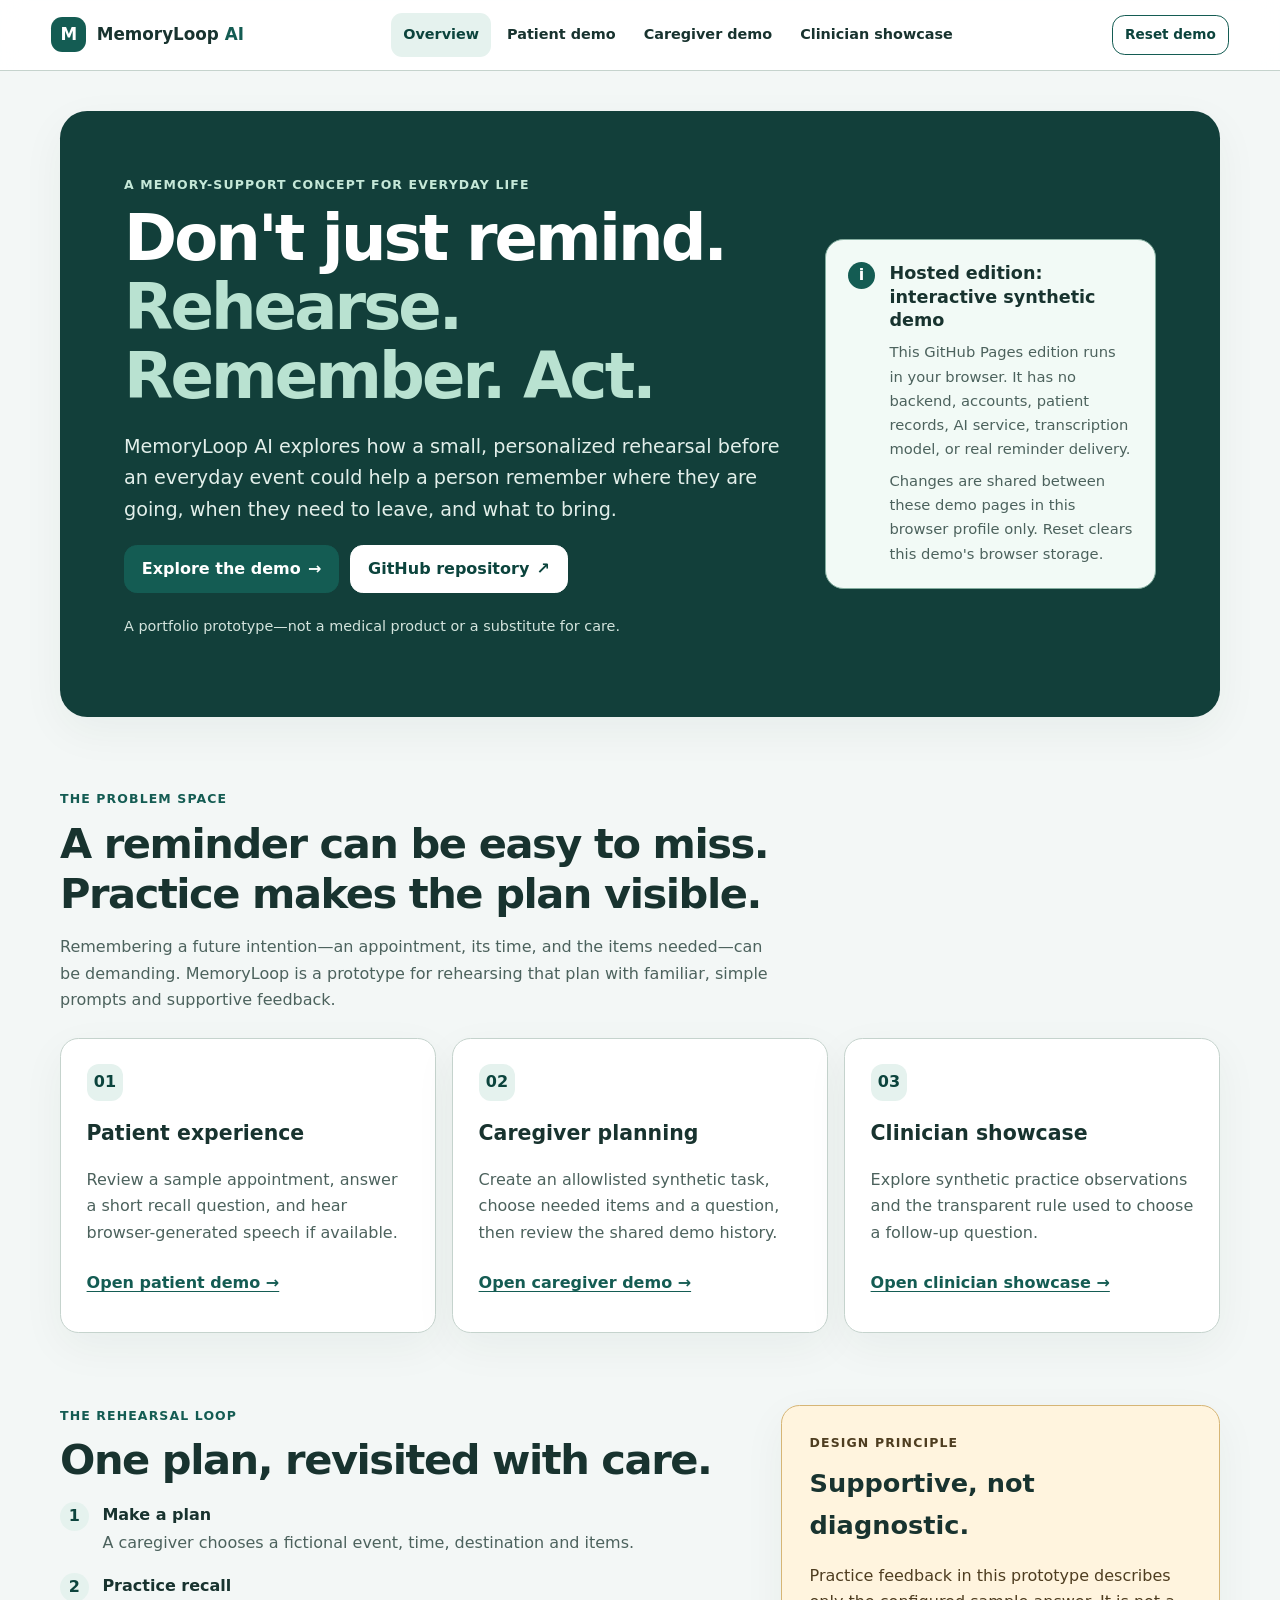
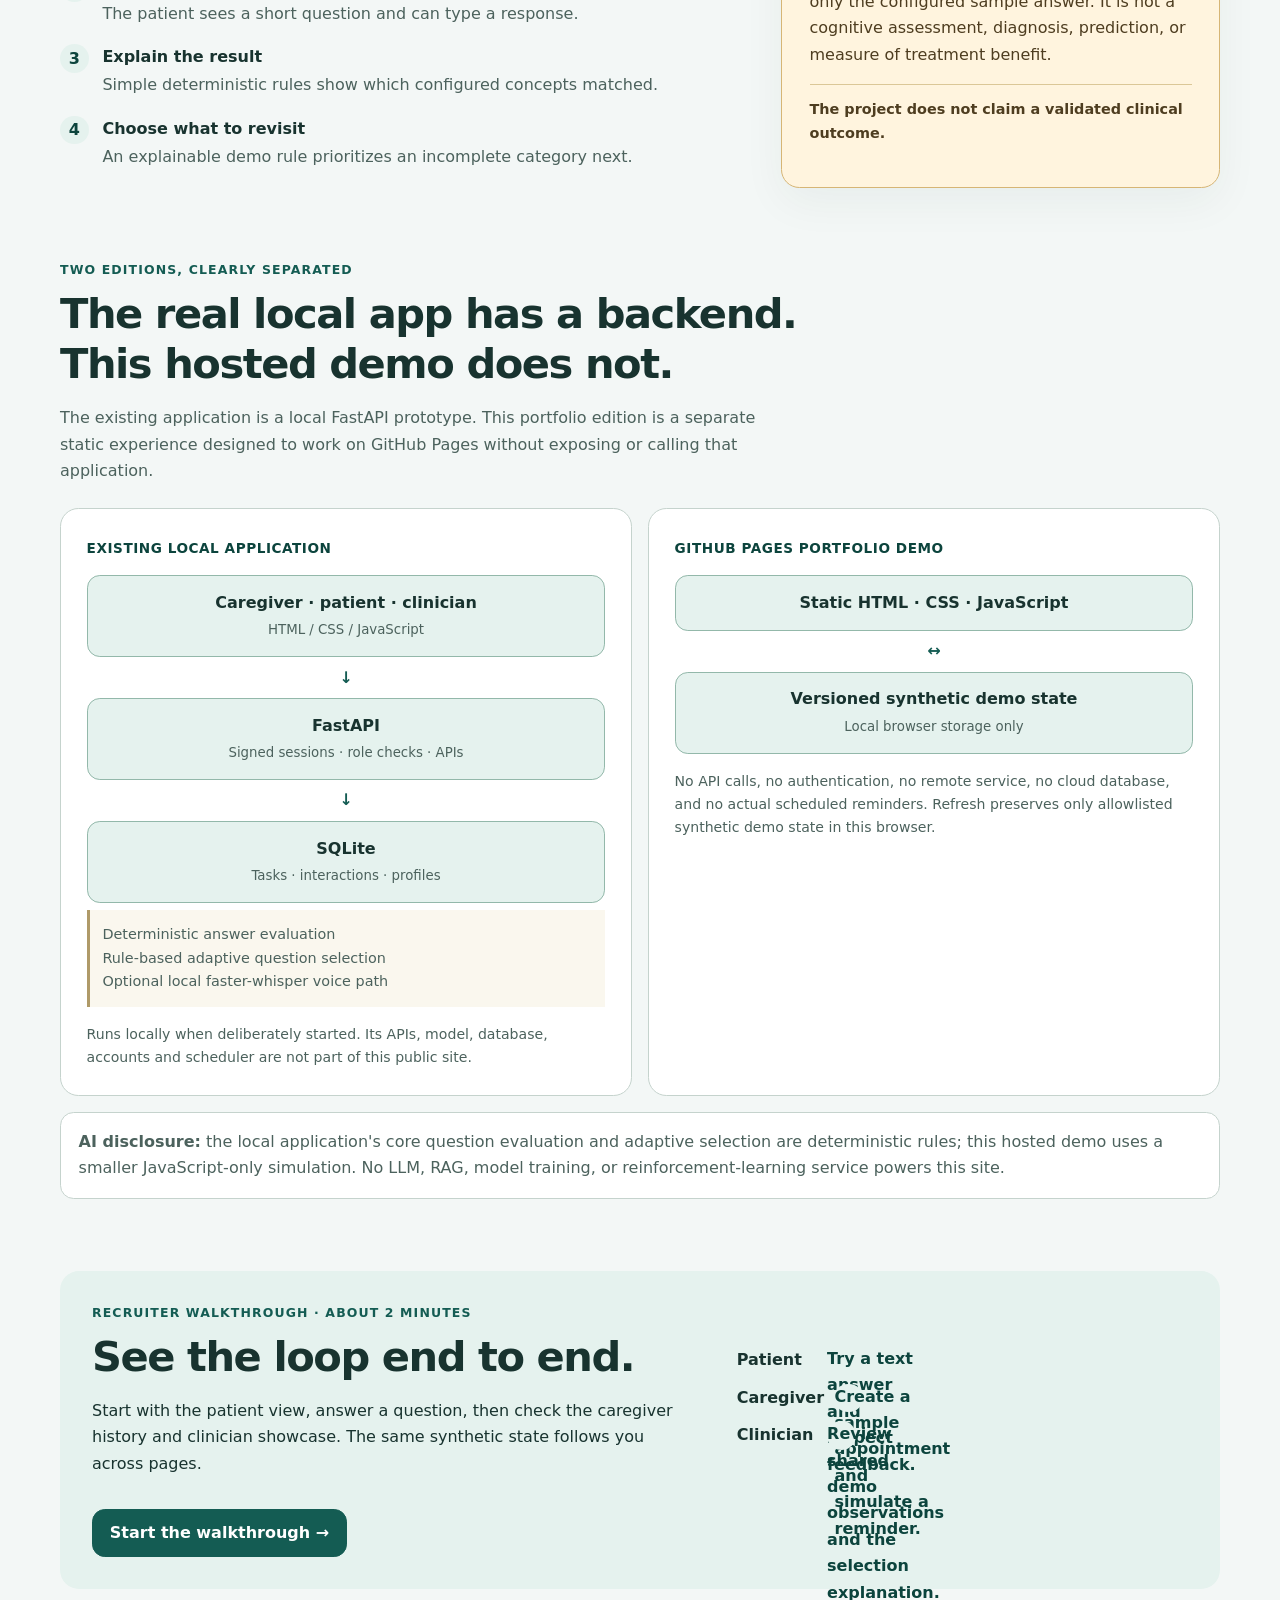
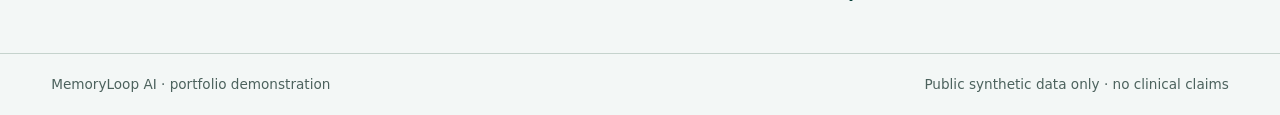
==== index.html @ 7db41eee "Prepare MemoryLoop AI recruiter demo" ====
<!doctype html>
<html lang="en">
<head>
  <meta charset="utf-8">
  <meta name="viewport" content="width=device-width, initial-scale=1">
  <meta name="color-scheme" content="light">
  <meta name="referrer" content="no-referrer">
  <meta http-equiv="Content-Security-Policy" content="default-src 'self'; script-src 'self'; style-src 'self'; img-src 'self' data:; connect-src 'none'; object-src 'none'; base-uri 'self'; form-action 'self'">
  <title>MemoryLoop AI | Interactive Portfolio Demo</title>
  <link rel="stylesheet" href="demo.css">
  <script src="demo-state.js" defer></script>
  <script src="demo-ui.js" defer></script>
</head>
<body data-page="landing">
  <a class="skip-link" href="#main">Skip to content</a>
  <header class="site-header">
    <a class="brand" href="index.html" aria-label="MemoryLoop AI home">
      <span class="brand-mark" aria-hidden="true">M</span>
      <span>MemoryLoop <span class="brand-light">AI</span></span>
    </a>
    <nav class="primary-nav" aria-label="Main navigation">
      <a href="index.html" aria-current="page">Overview</a>
      <a href="patient.html">Patient demo</a>
      <a href="caregiver.html">Caregiver demo</a>
      <a href="clinician.html">Clinician showcase</a>
    </nav>
    <button class="button button-small button-outline reset-button" type="button" data-reset-demo>Reset demo</button>
  </header>
  <main id="main" class="page-shell">
    <section class="hero hero-grid" aria-labelledby="hero-title">
      <div class="hero-copy">
        <p class="eyebrow">A memory-support concept for everyday life</p>
        <h1 id="hero-title">Don't just remind.<br><span>Rehearse. Remember. Act.</span></h1>
        <p class="hero-lede">MemoryLoop AI explores how a small, personalized rehearsal before an everyday event could help a person remember where they are going, when they need to leave, and what to bring.</p>
        <div class="button-row">
          <a class="button button-primary" href="patient.html">Explore the demo <span aria-hidden="true">→</span></a>
          <a class="button button-light" href="https://github.com/nikhilas7680-gif/SIXTH-SENSE-memoryloop-ai" target="_blank" rel="noopener noreferrer">GitHub repository <span aria-hidden="true">↗</span></a>
        </div>
        <p class="hero-caption">A portfolio prototype—not a medical product or a substitute for care.</p>
      </div>
      <aside class="demo-notice" aria-label="Hosted demo limitations">
        <span class="notice-icon" aria-hidden="true">i</span>
        <div>
          <h2>Hosted edition: interactive synthetic demo</h2>
          <p>This GitHub Pages edition runs in your browser. It has no backend, accounts, patient records, AI service, transcription model, or real reminder delivery.</p>
          <p>Changes are shared between these demo pages in this browser profile only. Reset clears this demo's browser storage.</p>
        </div>
      </aside>
    </section>

    <section class="section-block" aria-labelledby="problem-title">
      <div class="section-heading">
        <p class="eyebrow">The problem space</p>
        <h2 id="problem-title">A reminder can be easy to miss.<br>Practice makes the plan visible.</h2>
        <p>Remembering a future intention—an appointment, its time, and the items needed—can be demanding. MemoryLoop is a prototype for rehearsing that plan with familiar, simple prompts and supportive feedback.</p>
      </div>
      <div class="feature-grid three-up">
        <article class="feature-card">
          <span class="feature-number">01</span>
          <h3>Patient experience</h3>
          <p>Review a sample appointment, answer a short recall question, and hear browser-generated speech if available.</p>
          <a class="text-link" href="patient.html">Open patient demo →</a>
        </article>
        <article class="feature-card">
          <span class="feature-number">02</span>
          <h3>Caregiver planning</h3>
          <p>Create an allowlisted synthetic task, choose needed items and a question, then review the shared demo history.</p>
          <a class="text-link" href="caregiver.html">Open caregiver demo →</a>
        </article>
        <article class="feature-card">
          <span class="feature-number">03</span>
          <h3>Clinician showcase</h3>
          <p>Explore synthetic practice observations and the transparent rule used to choose a follow-up question.</p>
          <a class="text-link" href="clinician.html">Open clinician showcase →</a>
        </article>
      </div>
    </section>

    <section class="section-block split-section" aria-labelledby="approach-title">
      <div>
        <p class="eyebrow">The rehearsal loop</p>
        <h2 id="approach-title">One plan, revisited with care.</h2>
        <ol class="step-list">
          <li><span>1</span><div><strong>Make a plan</strong><p>A caregiver chooses a fictional event, time, destination and items.</p></div></li>
          <li><span>2</span><div><strong>Practice recall</strong><p>The patient sees a short question and can type a response.</p></div></li>
          <li><span>3</span><div><strong>Explain the result</strong><p>Simple deterministic rules show which configured concepts matched.</p></div></li>
          <li><span>4</span><div><strong>Choose what to revisit</strong><p>An explainable demo rule prioritizes an incomplete category next.</p></div></li>
        </ol>
      </div>
      <aside class="principle-card">
        <p class="eyebrow">Design principle</p>
        <h3>Supportive, not diagnostic.</h3>
        <p>Practice feedback in this prototype describes only the configured sample answer. It is not a cognitive assessment, diagnosis, prediction, or measure of treatment benefit.</p>
        <p class="principle-foot">The project does not claim a validated clinical outcome.</p>
      </aside>
    </section>

    <section class="section-block" aria-labelledby="architecture-title">
      <div class="section-heading">
        <p class="eyebrow">Two editions, clearly separated</p>
        <h2 id="architecture-title">The real local app has a backend.<br>This hosted demo does not.</h2>
        <p>The existing application is a local FastAPI prototype. This portfolio edition is a separate static experience designed to work on GitHub Pages without exposing or calling that application.</p>
      </div>
      <div class="architecture-grid">
        <article class="architecture-card real-architecture">
          <span class="architecture-label">Existing local application</span>
          <div class="architecture-flow">
            <div class="architecture-node">Caregiver · patient · clinician<br><small>HTML / CSS / JavaScript</small></div>
            <span aria-hidden="true">↓</span>
            <div class="architecture-node">FastAPI<br><small>Signed sessions · role checks · APIs</small></div>
            <span aria-hidden="true">↓</span>
            <div class="architecture-node">SQLite<br><small>Tasks · interactions · profiles</small></div>
            <div class="architecture-side">Deterministic answer evaluation<br>Rule-based adaptive question selection<br>Optional local faster-whisper voice path</div>
          </div>
          <p class="small-note">Runs locally when deliberately started. Its APIs, model, database, accounts and scheduler are not part of this public site.</p>
        </article>
        <article class="architecture-card hosted-architecture">
          <span class="architecture-label">GitHub Pages portfolio demo</span>
          <div class="architecture-flow">
            <div class="architecture-node">Static HTML · CSS · JavaScript</div>
            <span aria-hidden="true">↔</span>
            <div class="architecture-node">Versioned synthetic demo state<br><small>Local browser storage only</small></div>
          </div>
          <p class="small-note">No API calls, no authentication, no remote service, no cloud database, and no actual scheduled reminders. Refresh preserves only allowlisted synthetic demo state in this browser.</p>
        </article>
      </div>
      <p class="disclosure"><strong>AI disclosure:</strong> the local application's core question evaluation and adaptive selection are deterministic rules; this hosted demo uses a smaller JavaScript-only simulation. No LLM, RAG, model training, or reinforcement-learning service powers this site.</p>
    </section>

    <section class="guided-card" aria-labelledby="guided-title">
      <div>
        <p class="eyebrow">Recruiter walkthrough · about 2 minutes</p>
        <h2 id="guided-title">See the loop end to end.</h2>
        <p>Start with the patient view, answer a question, then check the caregiver history and clinician showcase. The same synthetic state follows you across pages.</p>
      </div>
      <ol class="walkthrough-list">
        <li><strong>Patient</strong><span>Try a text answer and inspect feedback.</span></li>
        <li><strong>Caregiver</strong><span>Create a sample appointment and simulate a reminder.</span></li>
        <li><strong>Clinician</strong><span>Review shared demo observations and the selection explanation.</span></li>
      </ol>
      <a class="button button-primary" href="patient.html">Start the walkthrough →</a>
    </section>
  </main>
  <footer class="site-footer">
    <span>MemoryLoop AI · portfolio demonstration</span>
    <span>Public synthetic data only · no clinical claims</span>
  </footer>
  <div class="toast-region" role="status" aria-live="polite" aria-atomic="true" data-toast></div>
</body>
</html>
---- demo.css ----
:root {
  color-scheme: light;
  --page: #f3f7f6;
  --card: #ffffff;
  --card-soft: #edf3f1;
  --primary: #145c53;
  --primary-dark: #0c443d;
  --primary-soft: #e5f2ee;
  --ink: #18332f;
  --muted: #4c625d;
  --line: #c5d3cd;
  --gold: #754600;
  --gold-soft: #fff4de;
  --danger: #8c2723;
  --danger-soft: #fcecea;
  --success: #1f6047;
  --success-soft: #e7f4ec;
  --focus: #165ec9;
  --shadow: 0 14px 44px #18332f0d;
  font-family: system-ui, -apple-system, "Segoe UI", sans-serif;
  color: var(--ink);
  background: var(--page);
}

* { box-sizing: border-box; }
html { scroll-behavior: smooth; scroll-padding-top: 1rem; }
body { margin: 0; min-width: 320px; min-height: 100vh; background: var(--page); font-size: 1rem; line-height: 1.65; }
button, input, select, textarea { font: inherit; }
button, a, input, select, textarea { touch-action: manipulation; }
a { color: var(--primary); }
a:hover { color: var(--primary-dark); }
button { cursor: pointer; }
:focus-visible { outline: 3px solid var(--focus); outline-offset: 3px; }
[hidden] { display: none !important; }

.skip-link { position: absolute; z-index: 10; left: 1rem; top: -5rem; padding: .7rem 1rem; border-radius: .7rem; background: #fff; color: var(--ink); }
.skip-link:focus { top: 1rem; }
.site-header { position: sticky; z-index: 5; top: 0; display: flex; align-items: center; justify-content: space-between; gap: 1rem; padding: .8rem clamp(1rem, 4vw, 3.5rem); background: #ffffffed; border-bottom: 1px solid var(--line); backdrop-filter: blur(12px); }
.brand { display: inline-flex; align-items: center; gap: .65rem; color: var(--ink); text-decoration: none; font-weight: 800; font-size: 1.05rem; white-space: nowrap; }
.brand-mark { display: inline-grid; width: 2.2rem; height: 2.2rem; place-items: center; border-radius: .7rem; background: var(--primary); color: #fff; font-weight: 800; }
.brand-light { color: var(--primary); }
.primary-nav { display: flex; flex-wrap: wrap; justify-content: center; gap: .25rem; }
.primary-nav a { display: inline-flex; min-height: 44px; align-items: center; padding: .45rem .75rem; border-radius: .7rem; color: var(--ink); text-decoration: none; font-size: .9rem; font-weight: 650; }
.primary-nav a:hover, .primary-nav a[aria-current="page"] { background: var(--primary-soft); color: var(--primary-dark); }
.page-shell { width: min(1160px, 100% - 2rem); margin: 0 auto; padding: 2rem 0 4rem; }
.hero { margin: .5rem 0 4.5rem; border-radius: 1.7rem; background: #123f3a; color: #fff; box-shadow: var(--shadow); }
.hero-grid { display: grid; grid-template-columns: minmax(0, 1.4fr) minmax(270px, .7fr); align-items: center; gap: 2.5rem; padding: clamp(1.5rem, 5vw, 4.2rem); }
.hero-copy h1 { max-width: 15ch; margin: .55rem 0 1rem; font-size: clamp(2.3rem, 5vw, 4.2rem); line-height: 1.08; letter-spacing: -.045em; }
.hero-copy h1 span { color: #b9e2d1; }
.hero-lede { max-width: 61ch; color: #e2efea; font-size: clamp(1.05rem, 1.5vw, 1.2rem); }
.hero-caption { margin-top: 1.4rem; color: #d3e4dd; font-size: .9rem; }
.eyebrow { margin: 0 0 .55rem; color: var(--primary); font-size: .78rem; font-weight: 800; letter-spacing: .09em; text-transform: uppercase; }
.hero .eyebrow { color: #c5e8d8; }
.button-row { display: flex; flex-wrap: wrap; align-items: center; gap: .7rem; margin-top: 1rem; }
.button { display: inline-flex; min-height: 48px; align-items: center; justify-content: center; gap: .45rem; padding: .72rem 1.05rem; border: 1.5px solid var(--line); border-radius: .8rem; background: #fff; color: var(--primary-dark); text-decoration: none; font-weight: 750; line-height: 1.25; }
.button:hover { background: var(--primary-soft); color: var(--primary-dark); }
.button-primary { border-color: var(--primary); background: var(--primary); color: #fff; }
.button-primary:hover { border-color: var(--primary-dark); background: var(--primary-dark); color: #fff; }
.button-light { border-color: #fff; background: #fff; color: var(--primary-dark); }
.button-light:hover { background: #eaf5f0; }
.button-outline { border-color: var(--primary); background: #fff; color: var(--primary-dark); }
.button-small { min-height: 40px; padding: .5rem .75rem; font-size: .85rem; }
.demo-notice { display: flex; gap: .9rem; align-items: flex-start; padding: 1.35rem; border: 1px solid #83ad9f; border-radius: 1.15rem; background: #f2faf6; color: var(--ink); }
.demo-notice h2 { margin: 0 0 .45rem; font-size: 1.1rem; line-height: 1.35; }
.demo-notice p { margin: .45rem 0 0; color: var(--muted); font-size: .92rem; }
.notice-icon { display: grid; width: 1.7rem; height: 1.7rem; flex: 0 0 auto; place-items: center; border-radius: 50%; background: var(--primary); color: #fff; font-weight: 800; }
.section-block { margin: 4.5rem 0; }
.section-heading { max-width: 760px; margin-bottom: 1.5rem; }
.section-heading h2, .split-section h2, .guided-card h2 { margin: 0 0 .7rem; font-size: clamp(1.8rem, 3.4vw, 2.6rem); line-height: 1.2; letter-spacing: -.035em; }
.section-heading > p:last-child { max-width: 70ch; color: var(--muted); }
.feature-grid { display: grid; gap: 1rem; }
.three-up { grid-template-columns: repeat(3, minmax(0, 1fr)); }
.feature-card, .panel, .principle-card, .architecture-card, .metric-card { min-width: 0; padding: clamp(1rem, 2.5vw, 1.6rem); border: 1px solid var(--line); border-radius: 1.15rem; background: var(--card); box-shadow: var(--shadow); }
.feature-number { display: inline-flex; min-width: 2.3rem; min-height: 2.3rem; align-items: center; justify-content: center; border-radius: .75rem; background: var(--primary-soft); color: var(--primary-dark); font-weight: 850; }
.feature-card h3 { margin: 1rem 0 .35rem; font-size: 1.28rem; }
.feature-card p { color: var(--muted); }
.text-link { display: inline-block; min-height: 44px; padding: .5rem 0; font-weight: 750; text-underline-offset: .2em; }
.split-section { display: grid; grid-template-columns: minmax(0, 1.1fr) minmax(260px, .7fr); align-items: center; gap: 2rem; }
.step-list, .walkthrough-list, .plain-list, .policy-list { padding-left: 1.35rem; }
.step-list { list-style: none; padding-left: 0; }
.step-list li { display: flex; gap: .85rem; align-items: flex-start; margin: 1.05rem 0; }
.step-list li > span, .walkthrough-list li > span, .guided-strip li span { display: inline-grid; width: 1.8rem; height: 1.8rem; flex: 0 0 auto; place-items: center; border-radius: 50%; background: var(--primary-soft); color: var(--primary-dark); font-weight: 800; }
.step-list strong { display: block; }
.step-list p { margin: .1rem 0 0; color: var(--muted); }
.principle-card { padding: 1.7rem; background: var(--gold-soft); border-color: #d6b575; }
.principle-card h3 { margin: .3rem 0 .6rem; font-size: 1.6rem; }
.principle-card p { color: #4e3d20; }
.principle-foot { border-top: 1px solid #dbc797; padding-top: .8rem; font-size: .9rem; font-weight: 700; }
.architecture-grid { display: grid; grid-template-columns: repeat(2, minmax(0, 1fr)); gap: 1rem; }
.architecture-card { box-shadow: none; }
.architecture-label { display: inline-block; margin-bottom: 1rem; color: var(--primary-dark); font-size: .85rem; font-weight: 850; letter-spacing: .04em; text-transform: uppercase; }
.architecture-flow { display: grid; justify-items: center; gap: .45rem; }
.architecture-flow > span { color: var(--primary); font-weight: 900; }
.architecture-node { width: 100%; padding: .85rem; border: 1px solid #93b8aa; border-radius: .8rem; background: var(--primary-soft); text-align: center; font-weight: 750; }
.architecture-node small { color: var(--muted); font-weight: 500; }
.architecture-side { width: 100%; padding: .8rem; border-left: 3px solid #af9a68; background: #faf7ee; color: var(--muted); font-size: .9rem; }
.small-note { color: var(--muted); font-size: .88rem; }
.architecture-card .small-note { margin: 1rem 0 0; }
.disclosure, .notice { padding: 1rem 1.1rem; border: 1px solid var(--line); border-radius: .85rem; background: #fff; }
.disclosure { margin-top: 1rem; color: var(--muted); }
.guided-card { display: grid; grid-template-columns: minmax(0, 1fr) minmax(250px, .8fr); align-items: center; gap: 1rem 2rem; padding: clamp(1.2rem, 3vw, 2rem); border-radius: 1.2rem; background: var(--primary-soft); }
.guided-card > .button { justify-self: start; }
.walkthrough-list { margin: 0; }
.walkthrough-list li { display: flex; gap: .65rem; align-items: center; margin: .55rem 0; }
.walkthrough-list strong { min-width: 5rem; }
.walkthrough-list span { display: inline; width: auto; height: auto; background: none; color: var(--muted); font-weight: 500; }

.page-intro { max-width: 830px; margin: .8rem 0 1.5rem; }
.page-intro h1 { margin: .3rem 0 .65rem; font-size: clamp(2rem, 4.5vw, 3.35rem); letter-spacing: -.04em; line-height: 1.12; }
.page-intro > p:not(.eyebrow) { color: var(--muted); }
.notice { margin: 1rem 0; }
.notice-info { border-color: #8aab9f; background: #eef8f3; }
.notice-warning { border-color: #d2b16f; background: var(--gold-soft); }
.notice-simulated { margin-top: 1rem; border-color: #92aca3; background: var(--card-soft); }
.guided-strip { display: flex; justify-content: space-between; align-items: center; gap: 1rem; margin: 1.5rem 0; padding: 1rem 1.25rem; border: 1px solid var(--line); border-radius: 1rem; background: #fff; }
.guided-strip h2 { margin: 0; font-size: 1.2rem; }
.guided-strip .eyebrow { margin: 0; }
.guided-strip ol { display: flex; flex-wrap: wrap; gap: .75rem 1.2rem; margin: 0; padding: 0; list-style: none; color: var(--muted); font-size: .88rem; }
.guided-strip li { display: flex; align-items: center; gap: .45rem; }
.guided-strip li span { width: 1.45rem; height: 1.45rem; font-size: .8rem; }
.demo-layout { display: grid; grid-template-columns: minmax(0, 1.5fr) minmax(260px, .8fr); align-items: start; gap: 1rem; }
.main-column, .side-column { display: grid; gap: 1rem; min-width: 0; }
.panel { box-shadow: 0 3px 16px #18332f08; }
.panel h2 { margin: 0; font-size: clamp(1.25rem, 2.2vw, 1.65rem); line-height: 1.25; }
.panel-heading { display: flex; justify-content: space-between; align-items: flex-start; gap: 1rem; margin-bottom: 1rem; }
.panel-heading .eyebrow { margin-bottom: .25rem; }
.panel > p { color: var(--muted); }
.status-pill, .category-pill { display: inline-flex; align-items: center; min-height: 1.8rem; padding: .25rem .6rem; border: 1px solid #79a394; border-radius: 99px; background: var(--primary-soft); color: var(--primary-dark); font-size: .72rem; font-weight: 850; letter-spacing: .04em; white-space: nowrap; }
.status-simulated { border-color: #b39a61; background: var(--gold-soft); color: #654100; }
label, .field-label { display: block; margin: .45rem 0 .35rem; font-weight: 750; }
select, textarea { width: 100%; min-height: 48px; padding: .7rem .8rem; border: 1.5px solid #70887f; border-radius: .7rem; background: #fff; color: var(--ink); }
textarea { resize: vertical; }
select:disabled, button:disabled { cursor: not-allowed; opacity: .7; }
.task-summary { display: grid; grid-template-columns: repeat(2, minmax(0, 1fr)); gap: .65rem; margin-top: 1rem; }
.summary-item { padding: .75rem; border-radius: .7rem; background: var(--card-soft); overflow-wrap: anywhere; }
.summary-item strong { display: block; color: var(--primary-dark); font-size: .82rem; }
.summary-item span { display: block; margin-top: .15rem; }
.summary-wide { grid-column: 1 / -1; }
.practice-panel { border-top: 4px solid var(--primary); }
.question-card { margin: 1rem 0; padding: 1rem; border-radius: .85rem; background: #f3f8f6; }
.question-label { margin: 0; color: var(--muted); font-size: .82rem; font-weight: 700; }
.question-prompt { margin: .25rem 0; font-size: clamp(1.35rem, 2.7vw, 1.85rem); font-weight: 750; line-height: 1.35; }
.selection-reason { margin: .5rem 0 0; color: var(--muted); font-size: .9rem; }
.field-note { margin: .3rem 0 .8rem; color: var(--muted); font-size: .85rem; }
.result-box { margin: 1rem 0; padding: 1rem; border: 1px solid #76a28f; border-radius: .8rem; background: var(--success-soft); }
.result-box[data-status="partial"], .result-box[data-status="review"] { border-color: #c09a4d; background: var(--gold-soft); }
.result-box[data-status="incorrect"] { border-color: #bd7b74; background: var(--danger-soft); }
.result-box h3 { margin: 0 0 .3rem; }
.result-box p { margin: .3rem 0; }
.reminder-stage-list, .task-list, .interaction-list, .history-list { display: grid; gap: .6rem; }
.stage-row, .task-row, .history-row, .interaction-row { padding: .8rem; border: 1px solid var(--line); border-radius: .75rem; background: #fff; }
.stage-row { display: grid; grid-template-columns: minmax(90px, .35fr) minmax(0, 1fr); gap: .2rem .8rem; }
.stage-row strong { color: var(--primary-dark); }
.stage-row span { color: var(--muted); }
.stage-row small { grid-column: 2; color: var(--muted); }
.task-row h3 { margin: 0; font-size: 1.08rem; }
.task-row p { margin: .2rem 0; color: var(--muted); }
.task-row .task-meta { font-size: .85rem; }
.compact-panel h2 { margin: .2rem 0 .7rem; }
.plain-list { margin: .7rem 0; color: var(--muted); }
.history-row strong, .interaction-row strong { display: block; }
.history-row span, .interaction-row span { display: block; color: var(--muted); font-size: .88rem; }
.form-grid { display: grid; grid-template-columns: repeat(2, minmax(0, 1fr)); gap: .9rem; }
.form-field { min-width: 0; }
.form-field-wide { grid-column: 1 / -1; }
.field-label { margin-top: 0; }
.checkbox-grid { display: grid; grid-template-columns: repeat(2, minmax(0, 1fr)); gap: .45rem; }
.checkbox-choice { display: flex; align-items: center; gap: .55rem; min-height: 48px; padding: .45rem .65rem; border: 1px solid var(--line); border-radius: .65rem; background: #fff; }
.checkbox-choice input { width: 1.25rem; height: 1.25rem; flex: 0 0 auto; accent-color: var(--primary); }
.checkbox-choice label { margin: 0; font-weight: 600; }
.inline-message { margin: .8rem 0 0; color: var(--primary-dark); font-weight: 700; }
.metric-grid { display: grid; grid-template-columns: repeat(3, minmax(0, 1fr)); gap: .8rem; margin: 1.5rem 0; }
.metric-card { box-shadow: none; }
.metric-card span, .metric-card strong, .metric-card small { display: block; }
.metric-card span { color: var(--muted); font-size: .88rem; font-weight: 700; }
.metric-card strong { margin: .3rem 0; color: var(--primary-dark); font-size: clamp(1.6rem, 3vw, 2.2rem); overflow-wrap: anywhere; }
.metric-card small { color: var(--muted); }
.category-chart { display: grid; gap: 1rem; margin-top: 1rem; }
.category-row { display: grid; grid-template-columns: minmax(115px, .35fr) minmax(0, 1fr) 3rem; align-items: center; gap: .6rem; }
.category-row > strong { font-size: .9rem; }
.bar-track { height: .9rem; overflow: hidden; border-radius: 99px; background: #e0e9e5; }
.bar-fill { height: 100%; border-radius: inherit; background: var(--primary); }
.category-row > span { text-align: right; font-variant-numeric: tabular-nums; }
.table-scroll { max-width: 100%; overflow: auto; border: 1px solid var(--line); border-radius: .7rem; }
table { width: 100%; min-width: 570px; border-collapse: collapse; background: #fff; }
th, td { padding: .7rem; border-bottom: 1px solid var(--line); text-align: left; vertical-align: top; }
th { background: var(--card-soft); color: var(--ink); font-size: .84rem; }
td { overflow-wrap: anywhere; }
.policy-list li { margin: .4rem 0; color: var(--muted); }
.site-footer { display: flex; justify-content: space-between; gap: 1rem; padding: 1.2rem clamp(1rem, 4vw, 3.5rem); border-top: 1px solid var(--line); color: var(--muted); font-size: .85rem; }
.toast-region { position: fixed; right: 1rem; bottom: 1rem; z-index: 20; max-width: min(28rem, calc(100vw - 2rem)); padding: .8rem 1rem; border-radius: .8rem; background: var(--ink); color: #fff; box-shadow: var(--shadow); }
.toast-region:empty { display: none; }

@media (max-width: 900px) {
  .site-header { position: static; flex-wrap: wrap; }
  .primary-nav { order: 3; width: 100%; justify-content: flex-start; }
  .hero-grid { grid-template-columns: minmax(0, 1fr); }
  .demo-layout { grid-template-columns: minmax(0, 1fr); }
  .side-column { grid-template-columns: repeat(2, minmax(0, 1fr)); }
}
@media (max-width: 680px) {
  .page-shell { width: min(100% - 1.2rem, 1160px); padding-top: 1rem; }
  .three-up, .architecture-grid, .split-section, .guided-card { grid-template-columns: minmax(0, 1fr); }
  .section-block { margin: 3rem 0; }
  .guided-strip { align-items: flex-start; flex-direction: column; }
  .guided-strip ol { display: grid; }
  .side-column { grid-template-columns: minmax(0, 1fr); }
  .metric-grid { grid-template-columns: minmax(0, 1fr); }
  .form-grid { grid-template-columns: minmax(0, 1fr); }
  .form-field-wide { grid-column: auto; }
  .task-summary { grid-template-columns: minmax(0, 1fr); }
  .summary-wide { grid-column: auto; }
  .site-footer { flex-direction: column; }
  .brand { font-size: .98rem; }
}
@media (prefers-reduced-motion: reduce) {
  *, *::before, *::after { scroll-behavior: auto !important; animation-duration: .01ms !important; animation-iteration-count: 1 !important; transition-duration: .01ms !important; }
}
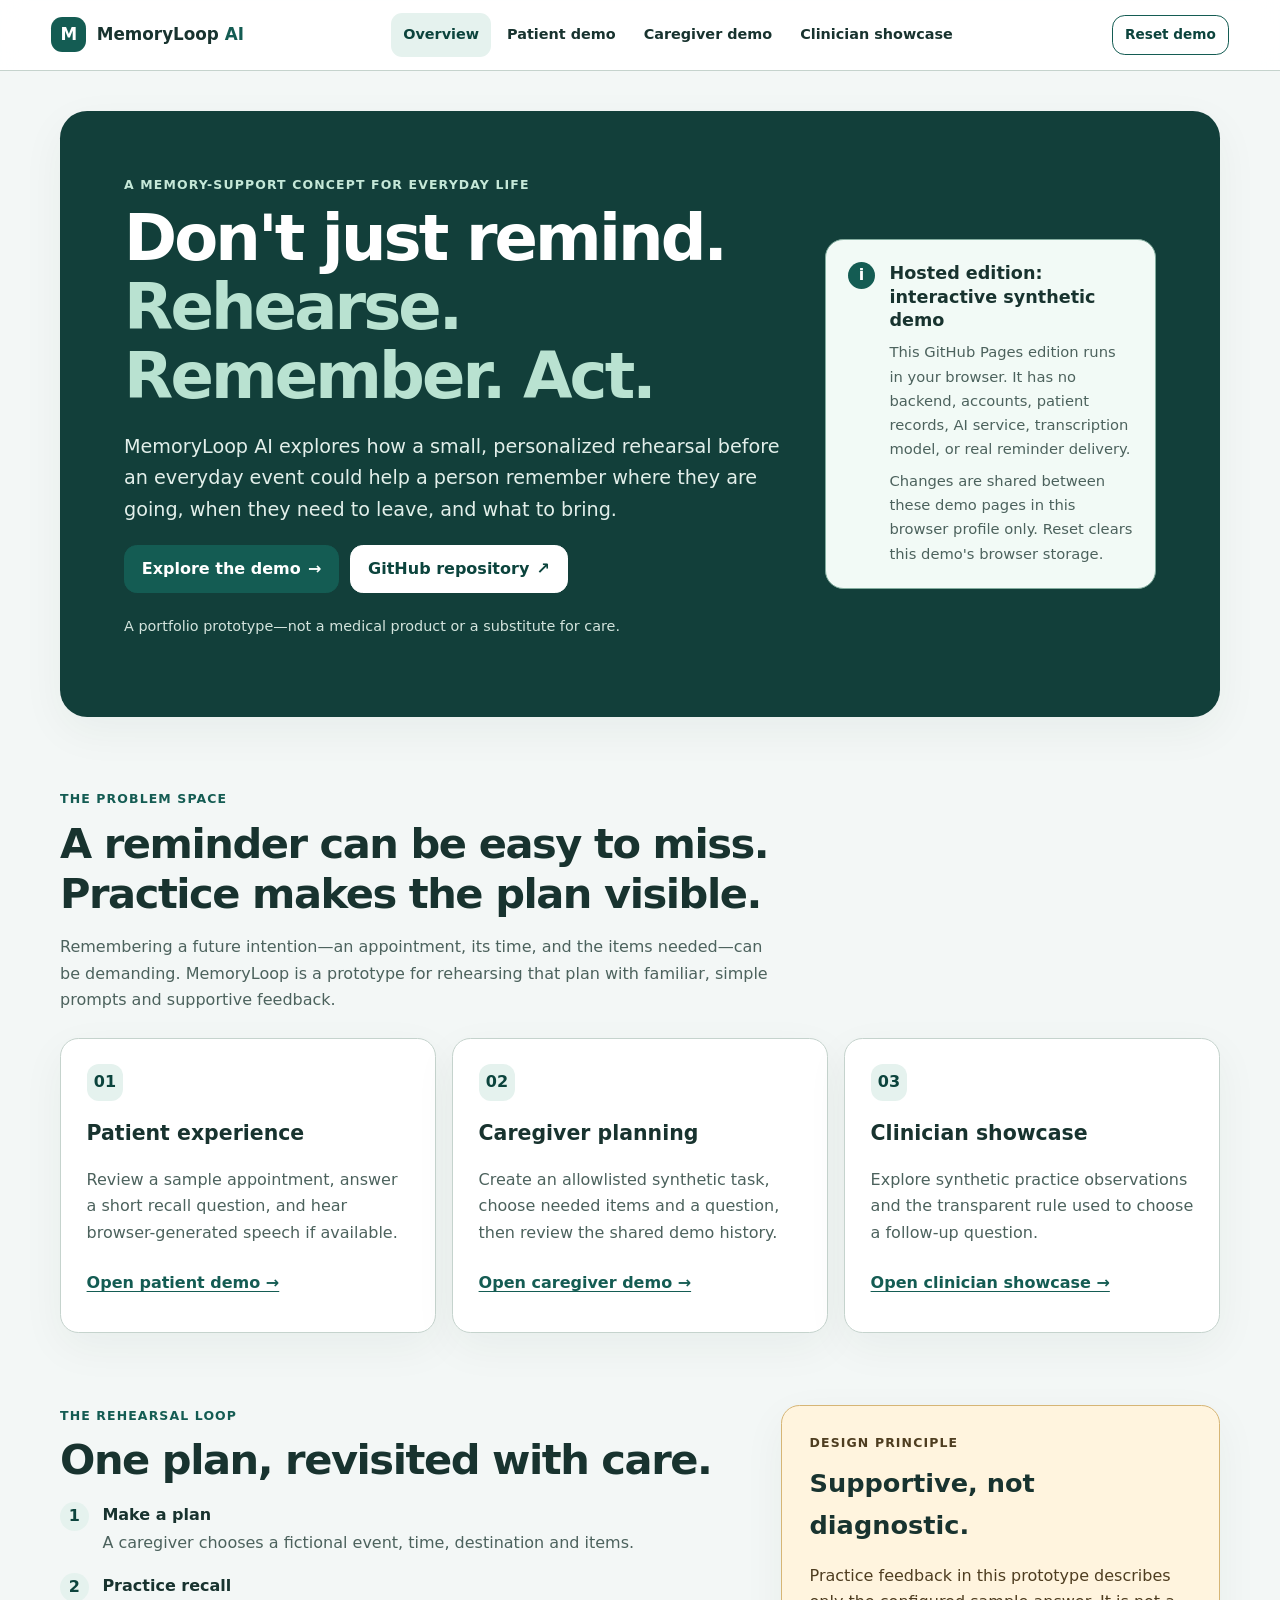
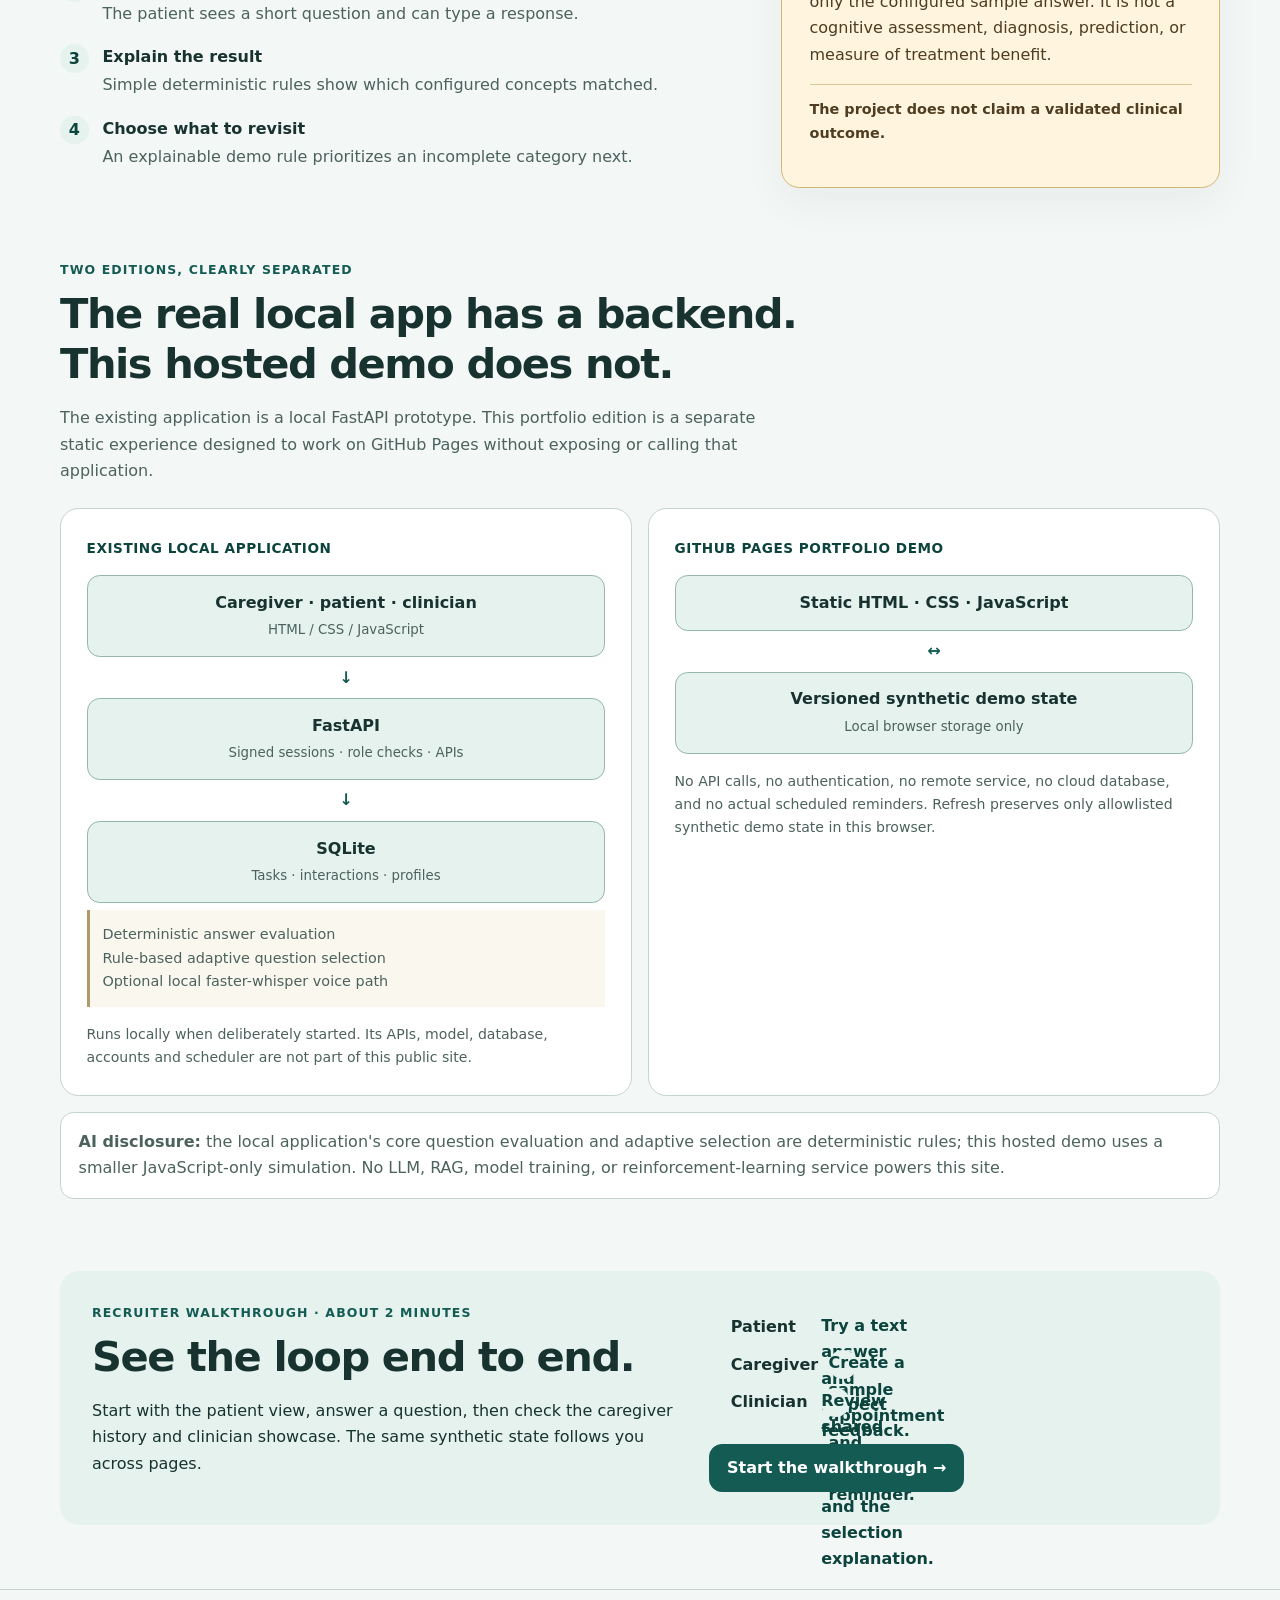
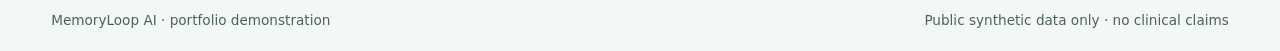
==== commit 11e53109: "Correct repository link in MemoryLoop AI demo" ====
--- a/index.html
+++ b/index.html
@@ -34,7 +34,7 @@
         <p class="hero-lede">MemoryLoop AI explores how a small, personalized rehearsal before an everyday event could help a person remember where they are going, when they need to leave, and what to bring.</p>
         <div class="button-row">
           <a class="button button-primary" href="patient.html">Explore the demo <span aria-hidden="true">→</span></a>
-          <a class="button button-light" href="https://github.com/nikhilas7680-gif/SIXTH-SENSE-memoryloop-ai" target="_blank" rel="noopener noreferrer">GitHub repository <span aria-hidden="true">↗</span></a>
+          <a class="button button-light" href="https://github.com/nikhilasds25-bit/sixth-sense" target="_blank" rel="noopener noreferrer">GitHub repository <span aria-hidden="true">↗</span></a>
         </div>
         <p class="hero-caption">A portfolio prototype—not a medical product or a substitute for care.</p>
       </div>
--- a/demo.css
+++ b/demo.css
@@ -98,8 +98,10 @@
 .architecture-card .small-note { margin: 1rem 0 0; }
 .disclosure, .notice { padding: 1rem 1.1rem; border: 1px solid var(--line); border-radius: .85rem; background: #fff; }
 .disclosure { margin-top: 1rem; color: var(--muted); }
-.guided-card { display: grid; grid-template-columns: minmax(0, 1fr) minmax(250px, .8fr); align-items: center; gap: 1rem 2rem; padding: clamp(1.2rem, 3vw, 2rem); border-radius: 1.2rem; background: var(--primary-soft); }
-.guided-card > .button { justify-self: start; }
+.guided-card { display: grid; grid-template-columns: minmax(0, 1.1fr) minmax(0, .9fr); grid-template-rows: auto auto; align-items: center; gap: 1rem 2rem; padding: clamp(1.2rem, 3vw, 2rem); border-radius: 1.2rem; background: var(--primary-soft); }
+.guided-card > div:first-child { grid-column: 1; grid-row: 1 / span 2; min-width: 0; }
+.guided-card > .walkthrough-list { grid-column: 2; grid-row: 1; min-width: 0; }
+.guided-card > .button { grid-column: 2; grid-row: 2; justify-self: start; }
 .walkthrough-list { margin: 0; }
 .walkthrough-list li { display: flex; gap: .65rem; align-items: center; margin: .55rem 0; }
 .walkthrough-list strong { min-width: 5rem; }
@@ -201,6 +203,8 @@
 @media (max-width: 680px) {
   .page-shell { width: min(100% - 1.2rem, 1160px); padding-top: 1rem; }
   .three-up, .architecture-grid, .split-section, .guided-card { grid-template-columns: minmax(0, 1fr); }
+  .guided-card > div:first-child, .guided-card > .walkthrough-list, .guided-card > .button { grid-column: 1; grid-row: auto; }
+  .guided-card > .button { justify-self: start; }
   .section-block { margin: 3rem 0; }
   .guided-strip { align-items: flex-start; flex-direction: column; }
   .guided-strip ol { display: grid; }
